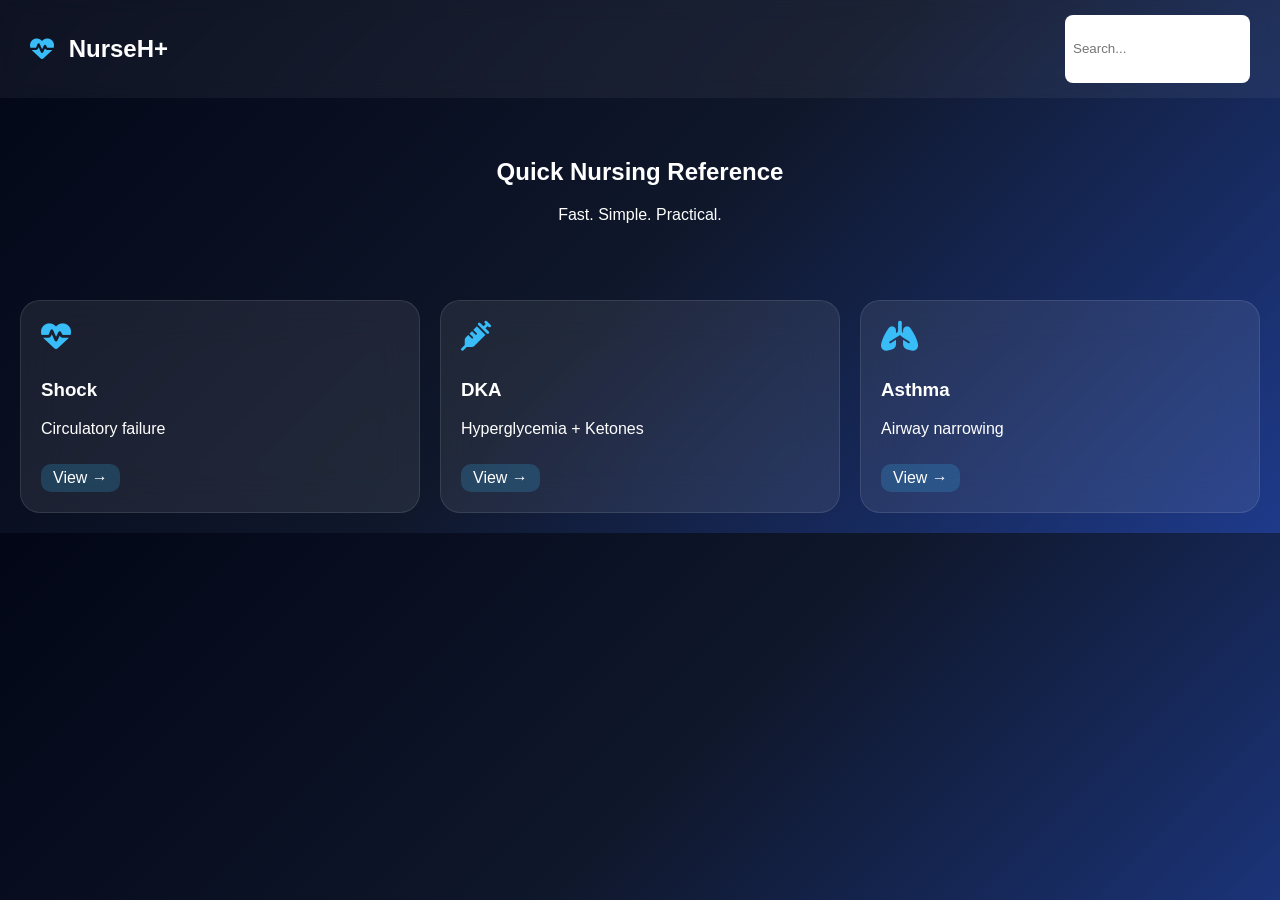
==== index.html @ c2f1801d "Add files via upload" ====
<!DOCTYPE html>
<html lang="en">
<head>
<meta charset="UTF-8">
<meta name="viewport" content="width=device-width, initial-scale=1.0">
<title>NurseH+</title>

<link rel="stylesheet" href="style.css">
<link rel="stylesheet" href="https://cdnjs.cloudflare.com/ajax/libs/font-awesome/6.5.0/css/all.min.css">

</head>
<link rel="stylesheet" href="https://cdnjs.cloudflare.com/ajax/libs/font-awesome/6.5.0/css/all.min.css">

<body>

<nav class="navbar">
<h2><i class="fa-solid fa-heart-pulse"></i> NurseH+</h2>

  <input type="text" placeholder="Search..." class="search">
</nav>

<section class="hero">
  <h1>Quick Nursing Reference</h1>
  <p>Fast. Simple. Practical.</p>
</section>

<section class="container">

  <a href="shock.html" class="card link-card">
    <i class="fa-solid fa-heart-pulse"></i>
    <h3>Shock</h3>
    <p>Circulatory failure</p>
    <span class="btn">View →</span>
  </a>

  <a href="dka.html" class="card link-card">
    <i class="fa-solid fa-syringe"></i>
    <h3>DKA</h3>
    <p>Hyperglycemia + Ketones</p>
    <span class="btn">View →</span>
  </a>

  <a href="asthma.html" class="card link-card">
    <i class="fa-solid fa-lungs"></i>
    <h3>Asthma</h3>
    <p>Airway narrowing</p>
    <span class="btn">View →</span>
  </a>

</section>

</body>
</html>
<link rel="stylesheet" href="https://cdnjs.cloudflare.com/ajax/libs/font-awesome/6.5.0/css/all.min.css">
---- style.css ----
body {
  font-family: 'Poppins', sans-serif;
  color: white;
  margin: 0;
  background: linear-gradient(135deg, #020617, #0f172a, #1e3a8a);
}

/* Navbar */
.navbar {
  display: flex;
  justify-content: space-between;
  padding: 15px 30px;
  background: rgba(255,255,255,0.05);
  backdrop-filter: blur(10px);
}

.search {
  padding: 8px;
  border-radius: 8px;
  border: none;
}

/* Hero */
.hero {
  text-align: center;
  padding: 40px;
}

/* Cards */
.container {
  display: grid;
  grid-template-columns: repeat(auto-fit, minmax(250px,1fr));
  gap: 20px;
  padding: 20px;
}

.card {
  background: rgba(255,255,255,0.08);
  padding: 20px;
  border-radius: 20px;
  transition: 0.3s;
  backdrop-filter: blur(20px);
  border: 1px solid rgba(255,255,255,0.1);
}

.card:hover {
  transform: scale(1.05);
}

.card i {
  font-size: 30px;
  margin-bottom: 10px;
  color: #38bdf8;
}

.btn {
  display: inline-block;
  margin-top: 10px;
  padding: 5px 12px;
  background: rgba(56,189,248,0.2);
  border-radius: 10px;
}

.link-card {
  text-decoration: none;
  color: white;
}

/* Page Layout */
.layout {
  display: flex;
}

.sidebar {
  width: 220px;
  background: rgba(255,255,255,0.05);
  padding: 20px;
}

.sidebar ul {
  list-style: none;
}

.sidebar li {
  margin: 10px 0;
}

.content {
  flex: 1;
  padding: 20px;
}

.grid {
  display: grid;
  grid-template-columns: repeat(auto-fit,minmax(250px,1fr));
  gap: 15px;
}

.box {
  background: rgba(255,255,255,0.08);
  padding: 15px;
  border-radius: 15px;
}
nav h2 i {
  color: #38bdf8;
  margin-right: 8px;
}
.back-btn {
  display: inline-flex;
  align-items: center;
  gap: 8px;
  background: linear-gradient(135deg, #0ea5e9, #38bdf8);
  color: white;
  padding: 10px 18px;
  border-radius: 10px;
  text-decoration: none;
  font-weight: 500;
  margin-bottom: 20px;
  transition: 0.3s;
  box-shadow: 0 5px 15px rgba(0,0,0,0.2);
}

.back-btn i {
  font-size: 14px;
}

.back-btn:hover {
  transform: translateX(-5px);
  background: linear-gradient(135deg, #0284c7, #0ea5e9);
}
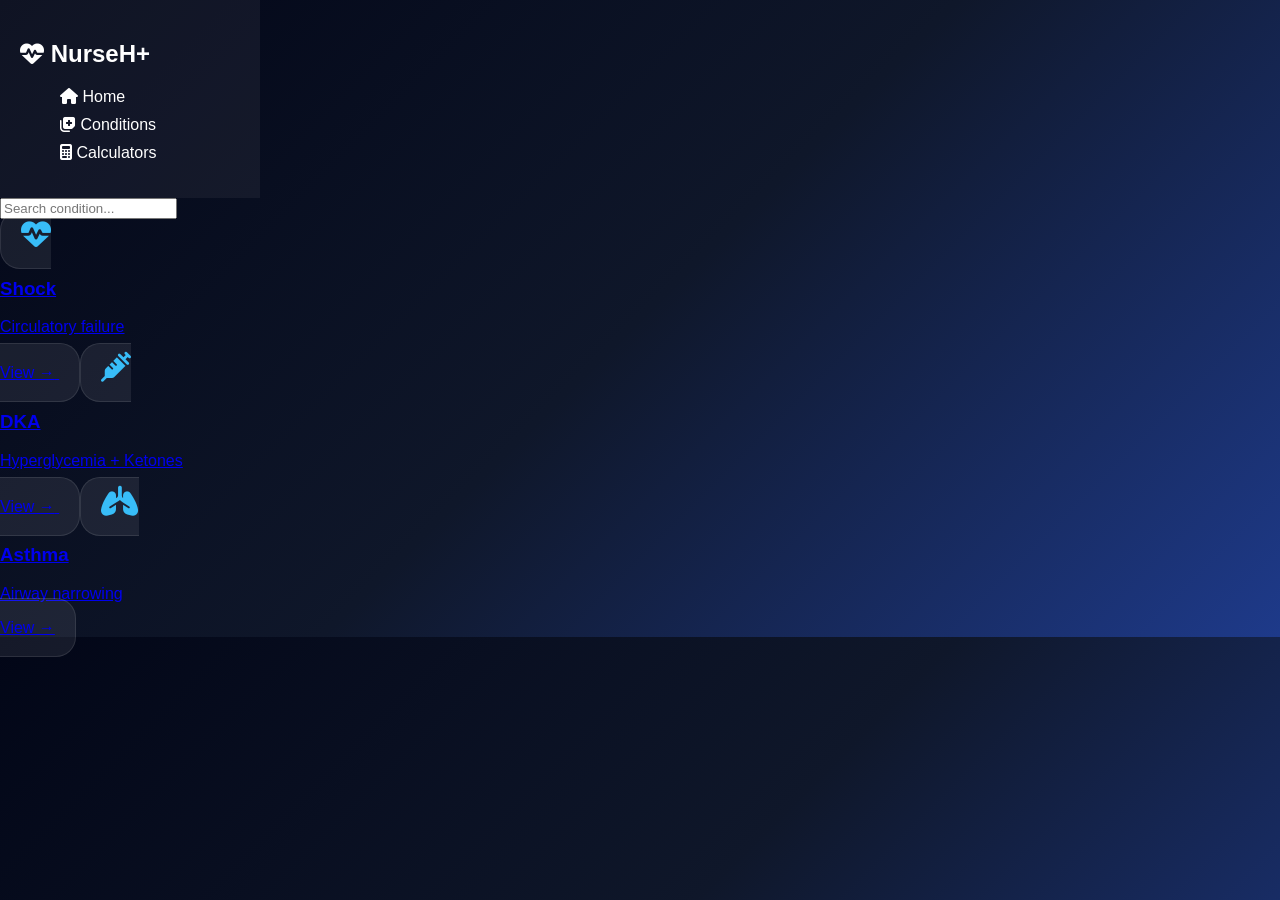
==== commit 178f959b: "Update index.html" ====
--- a/index.html
+++ b/index.html
@@ -8,47 +8,58 @@
 <link rel="stylesheet" href="style.css">
 <link rel="stylesheet" href="https://cdnjs.cloudflare.com/ajax/libs/font-awesome/6.5.0/css/all.min.css">
 
+<link href="https://fonts.googleapis.com/css2?family=Inter:wght@300;400;600&display=swap" rel="stylesheet">
 </head>
-<link rel="stylesheet" href="https://cdnjs.cloudflare.com/ajax/libs/font-awesome/6.5.0/css/all.min.css">
 
 <body>
 
-<nav class="navbar">
-<h2><i class="fa-solid fa-heart-pulse"></i> NurseH+</h2>
+<!-- Sidebar -->
+<div class="sidebar">
+  <h2><i class="fa-solid fa-heart-pulse"></i> NurseH+</h2>
 
-  <input type="text" placeholder="Search..." class="search">
-</nav>
+  <ul>
+    <li class="active"><i class="fa-solid fa-house"></i> Home</li>
+    <li><i class="fa-solid fa-notes-medical"></i> Conditions</li>
+    <li><i class="fa-solid fa-calculator"></i> Calculators</li>
+  </ul>
+</div>
 
-<section class="hero">
-  <h1>Quick Nursing Reference</h1>
-  <p>Fast. Simple. Practical.</p>
-</section>
+<!-- Main -->
+<div class="main">
 
-<section class="container">
+  <!-- Top Bar -->
+  <div class="topbar">
+    <input type="text" id="search" placeholder="Search condition...">
+  </div>
 
-  <a href="shock.html" class="card link-card">
-    <i class="fa-solid fa-heart-pulse"></i>
-    <h3>Shock</h3>
-    <p>Circulatory failure</p>
-    <span class="btn">View →</span>
-  </a>
+  <!-- Cards -->
+  <div class="cards">
 
-  <a href="dka.html" class="card link-card">
-    <i class="fa-solid fa-syringe"></i>
-    <h3>DKA</h3>
-    <p>Hyperglycemia + Ketones</p>
-    <span class="btn">View →</span>
-  </a>
+    <a href="shock.html" class="card">
+      <i class="fa-solid fa-heart-pulse"></i>
+      <h3>Shock</h3>
+      <p>Circulatory failure</p>
+      <span>View →</span>
+    </a>
 
-  <a href="asthma.html" class="card link-card">
-    <i class="fa-solid fa-lungs"></i>
-    <h3>Asthma</h3>
-    <p>Airway narrowing</p>
-    <span class="btn">View →</span>
-  </a>
+    <a href="dka.html" class="card">
+      <i class="fa-solid fa-syringe"></i>
+      <h3>DKA</h3>
+      <p>Hyperglycemia + Ketones</p>
+      <span>View →</span>
+    </a>
 
-</section>
+    <a href="asthma.html" class="card">
+      <i class="fa-solid fa-lungs"></i>
+      <h3>Asthma</h3>
+      <p>Airway narrowing</p>
+      <span>View →</span>
+    </a>
 
+  </div>
+
+</div>
+
+<script src="script.js"></script>
 </body>
 </html>
-<link rel="stylesheet" href="https://cdnjs.cloudflare.com/ajax/libs/font-awesome/6.5.0/css/all.min.css">
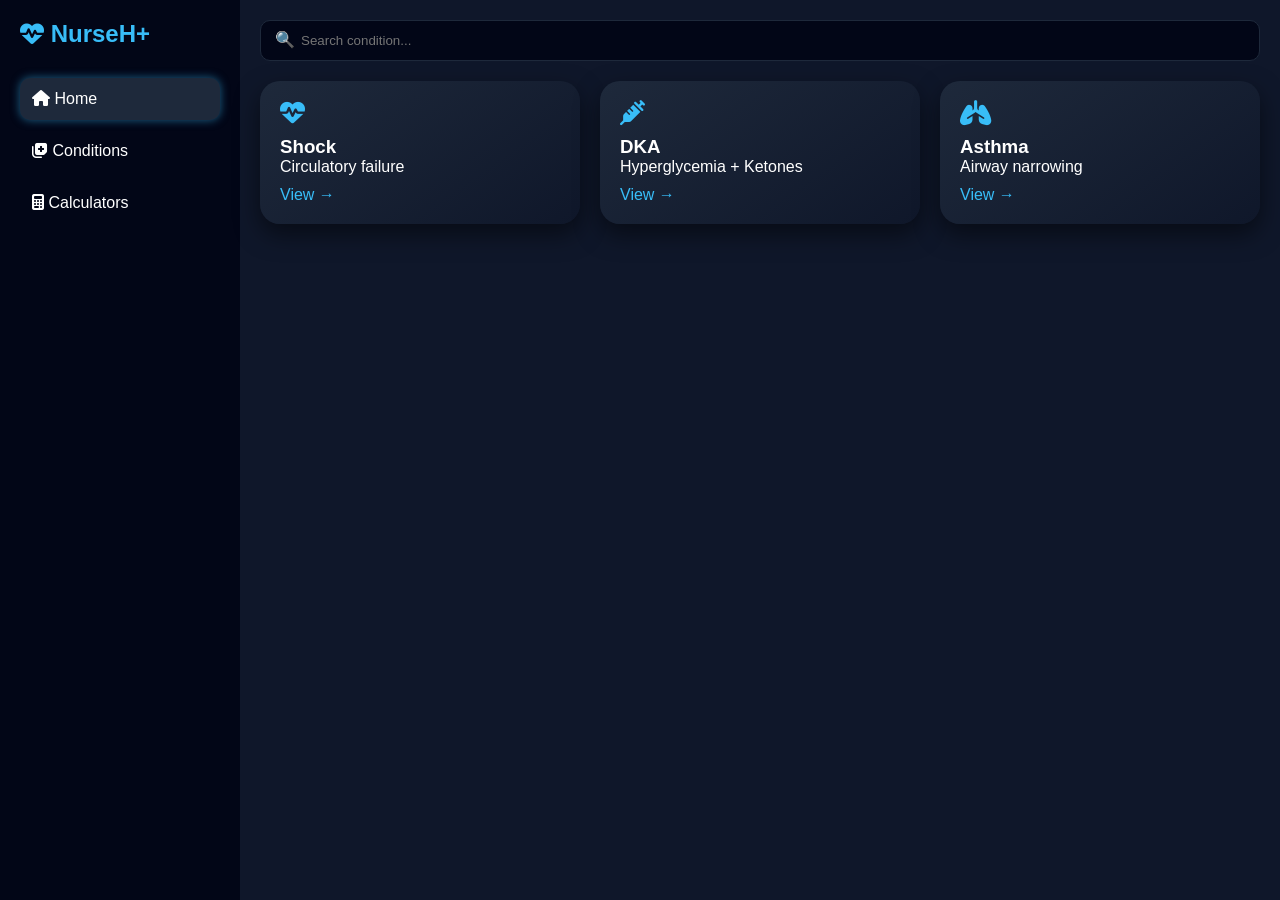
==== commit f4c5dad7: "Add files via upload" ====
--- a/index.html
+++ b/index.html
@@ -17,11 +17,11 @@
 <div class="sidebar">
   <h2><i class="fa-solid fa-heart-pulse"></i> NurseH+</h2>
 
-  <ul>
-    <li class="active"><i class="fa-solid fa-house"></i> Home</li>
-    <li><i class="fa-solid fa-notes-medical"></i> Conditions</li>
-    <li><i class="fa-solid fa-calculator"></i> Calculators</li>
-  </ul>
+ <ul>
+  <li class="active"><i class="fa-solid fa-house"></i> Home</li>
+  <li><i class="fa-solid fa-notes-medical"></i> Conditions</li>
+  <li><i class="fa-solid fa-calculator"></i> Calculators</li>
+</ul>
 </div>
 
 <!-- Main -->
@@ -62,4 +62,4 @@
 
 <script src="script.js"></script>
 </body>
-</html>
+</html>
--- a/style.css
+++ b/style.css
@@ -1,80 +1,27 @@
-body {
-  font-family: 'Poppins', sans-serif;
-  color: white;
+* {
   margin: 0;
-  background: linear-gradient(135deg, #020617, #0f172a, #1e3a8a);
+  padding: 0;
+  box-sizing: border-box;
+  font-family: 'Inter', sans-serif;
 }
 
-/* Navbar */
-.navbar {
+body {
   display: flex;
-  justify-content: space-between;
-  padding: 15px 30px;
-  background: rgba(255,255,255,0.05);
-  backdrop-filter: blur(10px);
+  background: #0f172a;
+  color: white;
 }
 
-.search {
-  padding: 8px;
-  border-radius: 8px;
-  border: none;
-}
-
-/* Hero */
-.hero {
-  text-align: center;
-  padding: 40px;
-}
-
-/* Cards */
-.container {
-  display: grid;
-  grid-template-columns: repeat(auto-fit, minmax(250px,1fr));
-  gap: 20px;
+/* Sidebar */
+.sidebar {
+  width: 240px;
+  height: 100vh;
+  background: #020617;
   padding: 20px;
 }
 
-.card {
-  background: rgba(255,255,255,0.08);
-  padding: 20px;
-  border-radius: 20px;
-  transition: 0.3s;
-  backdrop-filter: blur(20px);
-  border: 1px solid rgba(255,255,255,0.1);
-}
-
-.card:hover {
-  transform: scale(1.05);
-}
-
-.card i {
-  font-size: 30px;
-  margin-bottom: 10px;
+.sidebar h2 {
   color: #38bdf8;
-}
-
-.btn {
-  display: inline-block;
-  margin-top: 10px;
-  padding: 5px 12px;
-  background: rgba(56,189,248,0.2);
-  border-radius: 10px;
-}
-
-.link-card {
-  text-decoration: none;
-  color: white;
-}
-
-/* Page Layout */
-.layout {
-  display: flex;
-}
-
-.sidebar {
-  width: 220px;
-  background: rgba(255,255,255,0.05);
-  padding: 20px;
+  margin-bottom: 30px;
 }
 
 .sidebar ul {
@@ -82,49 +29,103 @@
 }
 
 .sidebar li {
+  padding: 12px;
   margin: 10px 0;
+  cursor: pointer;
+  border-radius: 10px;
+  transition: 0.3s;
 }
 
-.content {
+.sidebar li:hover,
+.sidebar .active {
+  background: #1e293b;
+}
+
+/* Main */
+.main {
   flex: 1;
   padding: 20px;
 }
 
-.grid {
-  display: grid;
-  grid-template-columns: repeat(auto-fit,minmax(250px,1fr));
-  gap: 15px;
+/* Topbar */
+.topbar {
+  margin-bottom: 20px;
 }
 
-.box {
-  background: rgba(255,255,255,0.08);
-  padding: 15px;
-  border-radius: 15px;
-}
-nav h2 i {
-  color: #38bdf8;
-  margin-right: 8px;
-}
-.back-btn {
-  display: inline-flex;
-  align-items: center;
-  gap: 8px;
-  background: linear-gradient(135deg, #0ea5e9, #38bdf8);
-  color: white;
-  padding: 10px 18px;
+.topbar input {
+  width: 100%;
+  padding: 12px;
   border-radius: 10px;
-  text-decoration: none;
-  font-weight: 500;
-  margin-bottom: 20px;
-  transition: 0.3s;
-  box-shadow: 0 5px 15px rgba(0,0,0,0.2);
+  border: none;
+  outline: none;
 }
 
-.back-btn i {
-  font-size: 14px;
+/* Cards */
+.cards {
+  display: grid;
+  grid-template-columns: repeat(auto-fit, minmax(250px, 1fr));
+  gap: 20px;
 }
 
-.back-btn:hover {
-  transform: translateX(-5px);
-  background: linear-gradient(135deg, #0284c7, #0ea5e9);
+.card {
+  background: #1e293b;
+  padding: 20px;
+  border-radius: 15px;
+  text-decoration: none;
+  color: white;
+  transition: 0.3s;
+}
+
+.card i {
+  font-size: 25px;
+  color: #38bdf8;
+  margin-bottom: 10px;
+}
+
+.card span {
+  display: block;
+  margin-top: 10px;
+  color: #38bdf8;
+}
+
+.card:hover {
+  transform: translateY(-5px);
+  background: #334155;
+}
+/* تحسين الكروت */
+.card {
+  background: linear-gradient(145deg, #1e293b, #0f172a);
+  box-shadow: 0 10px 25px rgba(0,0,0,0.5);
+  border-radius: 20px;
+}
+
+.card:hover {
+  transform: translateY(-8px) scale(1.02);
+  box-shadow: 0 20px 40px rgba(0,0,0,0.6);
+}
+
+/* تحسين search */
+.topbar input {
+  background: #020617;
+  color: white;
+  border: 1px solid #1e293b;
+  padding-left: 40px;
+}
+
+/* ايقونة search */
+.topbar {
+  position: relative;
+}
+
+.topbar::before {
+  content: "🔍";
+  position: absolute;
+  left: 15px;
+  top: 10px;
+}
+
+/* Sidebar active */
+.sidebar li.active {
+  background: #1e293b;
+  box-shadow: 0 0 10px rgba(56,189,248,0.5);
 }
